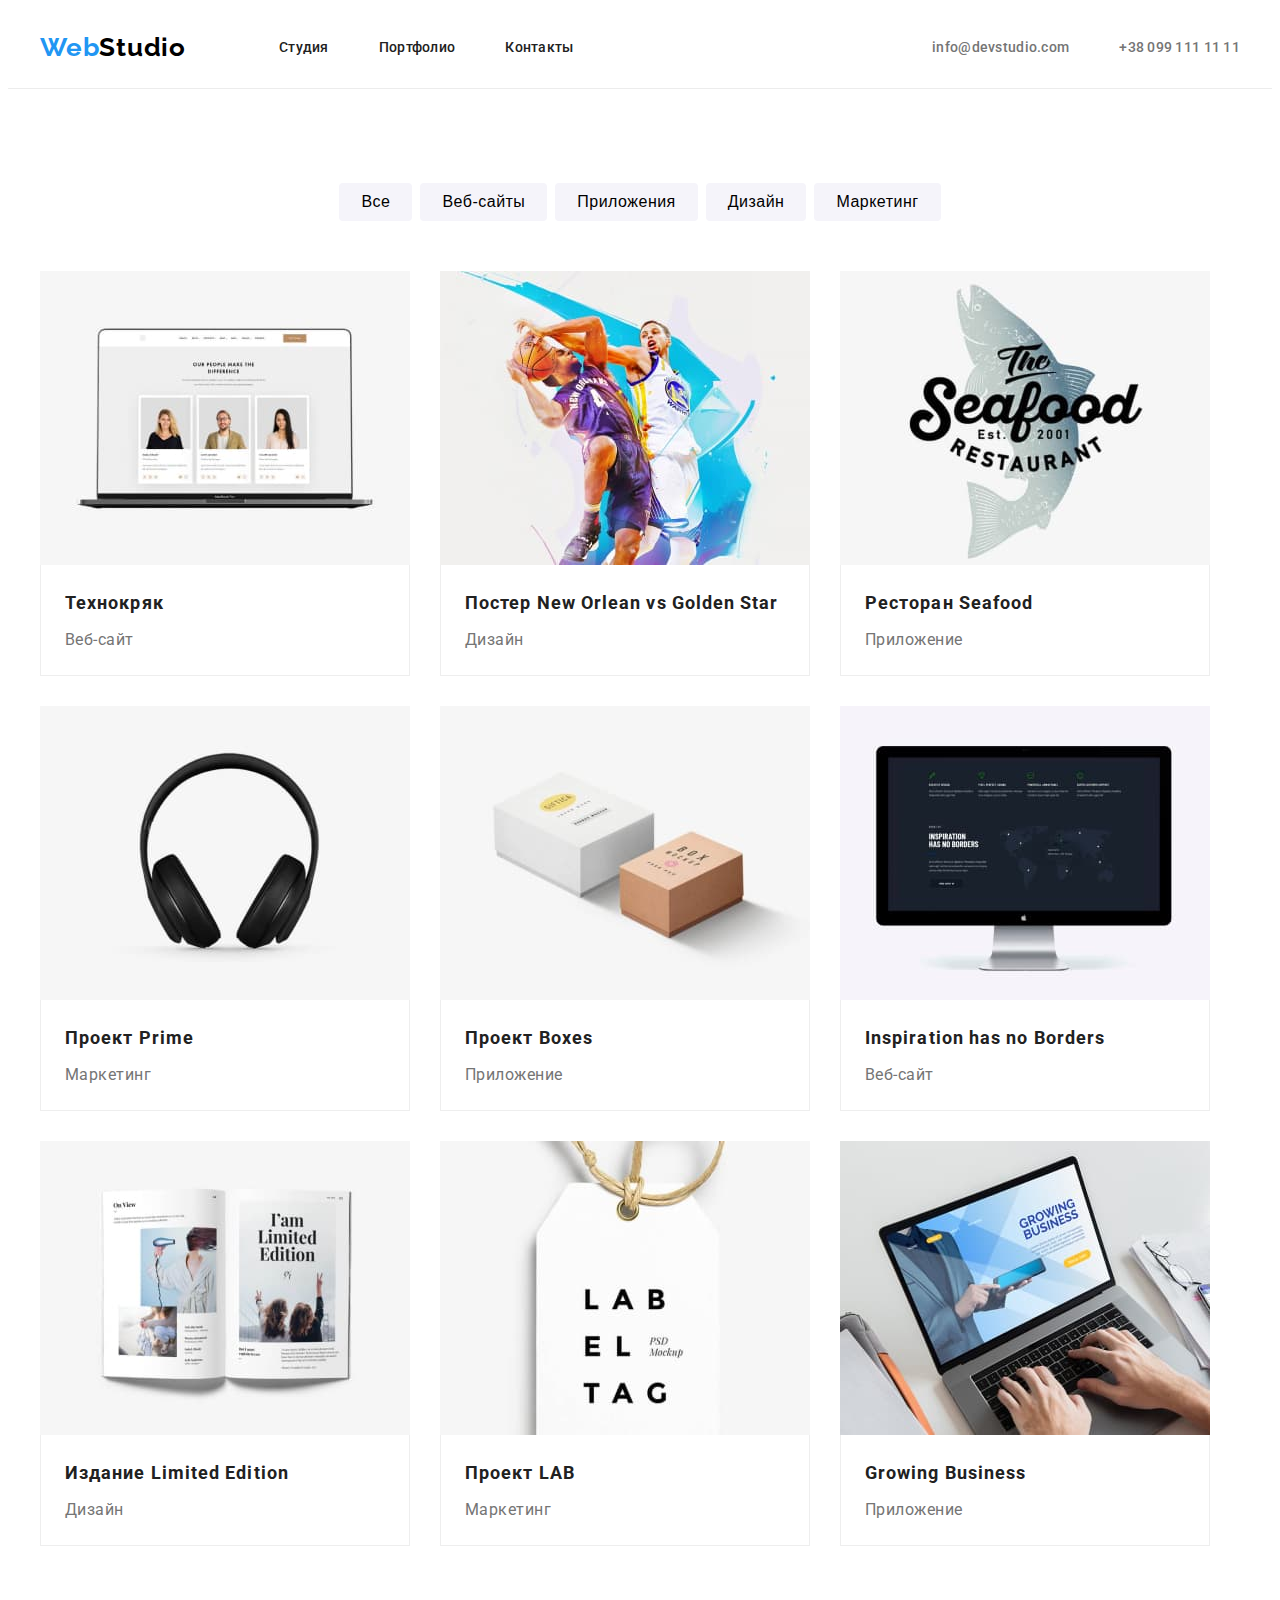
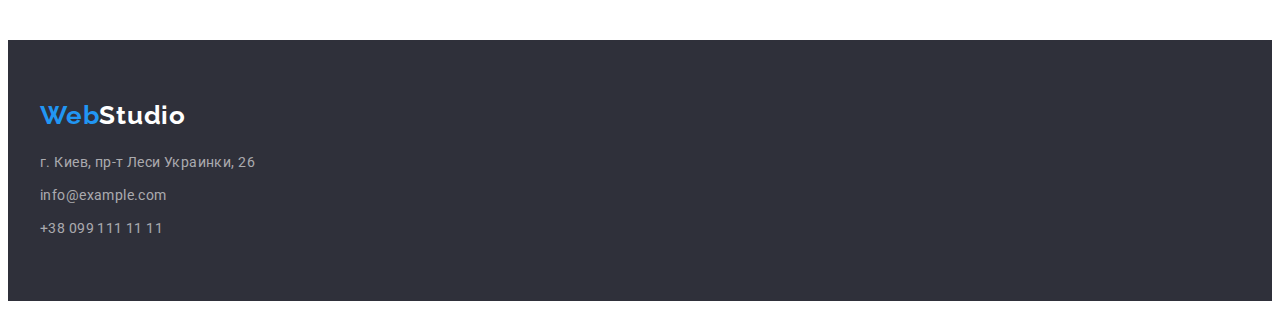
==== portfolio.html @ e6c779dd "cloned files from 3 homework" ====
<!DOCTYPE html>
<html lang="ru">
  <head>
    <meta charset="UTF-8" />
    <meta http-equiv="X-UA-Compatible" content="IE=edge" />
    <meta name="viewport" content="width=device-width, initial-scale=1.0" />
    <title>Portfolio</title>

    <!-- Шрифти -->
    <link rel="preconnect" href="https://fonts.googleapis.com" />
    <link rel="preconnect" href="https://fonts.gstatic.com" crossorigin />
    <link
      href="https://fonts.googleapis.com/css2?family=Raleway:wght@700&family=Roboto:wght@400;500;700;900&display=swap"
      rel="stylesheet"
    />

    <!-- Modern normalize -->
    <link
      rel="stylesheet"
      href="https://cdnjs.cloudflare.com/ajax/libs/modern-normalize/1.1.0/modern-normalize.min.css"
      integrity="sha512-wpPYUAdjBVSE4KJnH1VR1HeZfpl1ub8YT/NKx4PuQ5NmX2tKuGu6U/JRp5y+Y8XG2tV+wKQpNHVUX03MfMFn9Q=="
      crossorigin="anonymous"
      referrerpolicy="no-referrer"
    />

    <!-- Стилі css -->
    <link rel="stylesheet" href="./css/style.css" />
  </head>
  <body>
    <!-- Header -->
    <header class="header">
      <div class="container header-container">
        <a class="logo link" href="index.html" lang="en">
          <span class="logo-part">Web</span>Studio</a
        >

        <nav class="header-nav">
          <ul class="menu-list list">
            <li class="menu-item">
              <a class="menu-link link" href="./index.html">Студия</a>
            </li>
            <li class="menu-item">
              <a class="menu-link link" href="./portfolio.html">Портфолио</a>
            </li>
            <li class="menu-item">
              <a class="menu-link link" href="">Контакты</a>
            </li>
          </ul>
        </nav>
        <ul class="contact-header-list list">
          <li class="header-item-mail">
            <a class="contact-header-link link" href="mailto:info@devstudio.com"
              >info@devstudio.com</a
            >
          </li>
          <li class="header-item-phone">
            <a class="contact-header-link link" href="tel:+380961111111"
              >+38 099 111 11 11</a
            >
          </li>
        </ul>
      </div>
    </header>

    <main class="portfolio">
      <section class="section">
        <div class="container">
          <h1 class="visually-hidden">Портфолио</h1>
          <ul class="btn-list list">
            <li class="btn-list-item">
              <button class="button" type="button">Все</button>
            </li>
            <li class="btn-list-item">
              <button class="button" type="button">Веб-сайты</button>
            </li>
            <li class="btn-list-item">
              <button class="button" type="button">Приложения</button>
            </li>
            <li class="btn-list-item">
              <button class="button" type="button">Дизайн</button>
            </li>
            <li class="btn-list-item">
              <button class="button" type="button">Маркетинг</button>
            </li>
          </ul>

          <ul class="projects-list list">
            <li class="projects-list-item">
              <a class="project-list-link link" href="#">
                <img
                  class="projects-example"
                  src="./images/portfolio/img-1.jpg"
                  alt="веб сайт Технокряка"
                  width="370"
                  height="294"
                />
                <div class="project-description">
                  <h2 class="project-name">Технокряк</h2>
                  <p class="project-type">Веб-сайт</p>
                </div>
              </a>
            </li>
            <li class="projects-list-item">
              <a class="project-list-link link" href="#">
                <img
                  class="projects-example"
                  src="./images/portfolio/img-2.jpg"
                  alt="дизайн постера"
                  width="370"
                  height="294"
                />
                <div class="project-description">
                  <h2 class="project-name">
                    Постер <span lang="en">New Orlean vs Golden Star</span>
                  </h2>
                  <p class="project-type">Дизайн</p>
                </div>
              </a>
            </li>
            <li class="projects-list-item">
              <a class="project-list-link link" href="#">
                <img
                  class="projects-example"
                  src="./images/portfolio/img-3.jpg"
                  alt="приложение для ресторана"
                  width="370"
                  height="294"
                />
                <div class="project-description">
                  <h2 class="project-name">
                    Ресторан <span lang="en">Seafood</span>
                  </h2>
                  <p class="project-type">Приложение</p>
                </div>
              </a>
            </li>
            <li class="projects-list-item">
              <a class="project-list-link link" href="">
                <img
                  class="projects-example"
                  src="./images/portfolio/img-4.jpg"
                  alt="маркетинг проекта Prime"
                  width="370"
                  height="294"
                />
                <div class="project-description">
                  <h2 class="project-name">
                    Проект <span lang="en">Prime</span>
                  </h2>
                  <p class="project-type">Маркетинг</p>
                </div>
              </a>
            </li>
            <li class="projects-list-item">
              <a class="project-list-link link" href="">
                <img
                  class="projects-example"
                  src="./images/portfolio/img-5.jpg"
                  alt="проект приложения"
                  width="370"
                  height="294"
                />
                <div class="project-description">
                  <h2 class="project-name">
                    Проект <span lang="en">Boxes</span>
                  </h2>
                  <p class="project-type">Приложение</p>
                </div>
              </a>
            </li>
            <li class="projects-list-item">
              <a class="project-list-link link" href="">
                <img
                  class="projects-example"
                  src="./images/portfolio/img-6.jpg"
                  alt="веб-сайт"
                  width="370"
                  height="294"
                />
                <div class="project-description">
                  <h2 class="project-name" lang="en">
                    Inspiration has no Borders
                  </h2>
                  <p class="project-type">Веб-сайт</p>
                </div>
              </a>
            </li>
            <li class="projects-list-item">
              <a class="project-list-link link" href="">
                <img
                  class="projects-example"
                  src="./images/portfolio/img-7.jpg"
                  alt="дизайн издания"
                  width="370"
                  height="294"
                />
                <div class="project-description">
                  <h2 class="project-name">
                    Издание <span lang="en">Limited Edition</span>
                  </h2>
                  <p class="project-type">Дизайн</p>
                </div>
              </a>
            </li>
            <li class="projects-list-item">
              <a class="project-list-link link" href="">
                <img
                  class="projects-example"
                  src="./images/portfolio/img-8.jpg"
                  alt="маркетинг проекта LAB"
                  width="370"
                  height="294"
                />
                <div class="project-description">
                  <h2 class="project-name">
                    Проект <span lang="en">LAB</span>
                  </h2>
                  <p class="project-type">Маркетинг</p>
                </div>
              </a>
            </li>
            <li class="projects-list-item">
              <a class="project-list-link link" href="">
                <img
                  class="projects-example"
                  src="./images/portfolio/img-9.jpg"
                  alt="приложение для бизнеса"
                  width="370"
                  height="294"
                />
                <div class="project-description">
                  <h2 class="project-name" lang="en">Growing Business</h2>
                  <p class="project-type">Приложение</p>
                </div>
              </a>
            </li>
          </ul>
        </div>
      </section>
    </main>

    <!-- Footer -->
    <footer class="footer">
      <div class="container">
        <a class="logo-footer link" href="index.html" lang="en"
          ><span class="logo-part">Web</span>Studio</a
        >
        <address class="address">
          <ul class="contacts-list list">
            <li class="contacts-list-item">
              <a
                class="contacts-footer-link link"
                href="https://goo.gl/maps/a1JVnRPQd5P11oBA7"
                target="_blank"
                rel="noopener noreferrer"
                >г. Киев, пр-т Леси Украинки, 26</a
              >
            </li>
            <li class="contacts-list-item">
              <a
                class="contacts-footer-link link"
                href="mailto:info@example.com"
                >info@example.com</a
              >
            </li>
            <li class="contacts-list-item">
              <a class="contacts-footer-link link" href="tel:+380991111111"
                >+38 099 111 11 11</a
              >
            </li>
          </ul>
        </address>
      </div>
    </footer>
  </body>
</html>
---- css/style.css ----
:root {
  --main-font: "Roboto", sans-serif;
  --main-text-color: #212121;
  --secondary-text-color: #757575;
  --secondary-text-color-white: #ffffff;
  --accent-color: #2196f3;
  --main-background-color: #e5e5e5;
  --secondary-background-color: #f5f4fa;
  --accent-background-color: #2f303a;
}

body {
  font-family: var(--main-font);
  color: var(--main-text-color);
}

h1,
h2,
h3,
h4,
h5,
h6,
p {
  margin: 0;
}

img {
  display: block;
  max-width: 100%;
  height: auto;
}

.visually-hidden {
  position: absolute;
  width: 1px;
  height: 1px;
  margin: -1px;
  border: 0;
  padding: 0;
  white-space: nowrap;
  clip-path: inset(100%);
  clip: rect(0 0 0 0);
  overflow: hidden;
}

.section {
  padding-top: 94px;
  padding-bottom: 94px;
}

.container {
  /* outline: 1px solid red; */
  width: 1200px;

  padding-left: 15px;
  padding-right: 15px;

  margin-left: auto;
  margin-right: auto;
}

.list {
  list-style: none;
  padding: 0;
  margin: 0;
}

.link {
  text-decoration: none;
  font-family: inherit;
  color: inherit;
}

.address {
  font-style: normal;
}

/* Header */

.header {
  border-bottom: 1px solid #ececec;

  background-color: var(--secondary-text-color-white);

  font-weight: 500;
  font-size: 14px;
  line-height: 1.14;
  letter-spacing: 0.02em;
}

.header-container {
  display: flex;
  align-items: center;
}

.logo {
  display: block;

  margin-right: 93px;
  padding-top: 24px;
  padding-bottom: 25px;

  font-family: "Raleway", sans-serif;
  font-weight: 700;
  font-size: 26px;
  line-height: 1.19;
  letter-spacing: 0.03em;

  color: #000000;
}

.logo-part {
  color: var(--accent-color);
}

.menu-list {
  display: flex;
  text-align: center;
}

.menu-item {
  margin-right: 50px;
}

.menu-item:last-child {
  margin-right: 0;
}

.menu-link {
  display: block;

  padding-top: 32px;
  padding-bottom: 32px;

  color: var(--main-text-color);
}

.menu-link:hover,
.menu-link:focus {
  color: var(--accent-color);
}

.contact-header-list {
  display: flex;

  margin-left: auto;

  color: var(--secondary-text-color);
}

.header-item-mail {
  margin-right: 50px;
}

.contact-header-link {
  display: block;

  padding-top: 32px;
  padding-bottom: 32px;
}

.contact-header-link:hover,
.contact-header-link:focus {
  color: var(--accent-color);
}

/* Hero */

.hero {
  padding: 200px 0;

  background-color: var(--accent-background-color);
  color: var(--secondary-text-color-white);
}

.hero-title {
  margin-bottom: 30px;

  color: inherit;

  font-weight: 900;
  font-size: 44px;
  line-height: 1.36;
  text-align: center;
  letter-spacing: 0.06em;
  text-transform: uppercase;
}

.hero-btn {
  display: block;

  margin: auto;
  padding: 10px 32px;

  min-width: 200px;
  min-height: 50px;
  border: none;

  color: inherit;
  background-color: var(--accent-color);

  font-weight: 700;
  font-size: 16px;
  line-height: 1.88;

  text-align: center;
  letter-spacing: 0.06em;

  cursor: pointer;
}

.hero-btn:hover,
.hero-btn:focus {
  background-color: #188ce8;
  color: inherit;
}

/* Our advantages, What we do */

.services {
  padding-top: 0;
}

.advantages-list {
  display: flex;
  align-items: center;
}

.advantages-item {
  margin-right: 30px;
}

.advantages-item:last-child {
  margin-right: 0;
}

.advantages-title {
  margin-bottom: 10px;

  color: var(--main-text-color);

  font-weight: 700;
  font-size: 14px;
  line-height: 1.14;
  letter-spacing: 0.03em;
  text-transform: uppercase;
}

.advantages-description {
  width: 270px;
  height: 75px;

  color: var(--secondary-text-color);
  font-size: 14px;

  line-height: 1.71;
  letter-spacing: 0.03em;
}

/* What we do */

.section-title {
  margin-bottom: 50px;

  font-weight: 700;
  font-size: 36px;
  line-height: 1.17;
  text-align: center;
  letter-spacing: 0.03em;

  color: var(--main-text-color);
}

.services-list {
  display: flex;
  justify-content: center;
}

.services-item {
  margin-right: 30px;
}

.services-item:last-child {
  margin-right: 0%;
}

/* Our team */

.team {
  background-color: var(--secondary-background-color);

  font-size: 16px;
  line-height: 1.19;
  letter-spacing: 0.03em;
}

.team-list {
  display: flex;
}

.team-list-item {
  margin-right: 30px;

  width: 270px;

  background-color: #ffffff;

  box-shadow: 0px 1px 3px rgba(0, 0, 0, 0.12), 0px 1px 1px rgba(0, 0, 0, 0.14),
    0px 2px 1px rgba(0, 0, 0, 0.2);
  border-radius: 0px 0px 4px 4px;
}

.team-list-item:last-child {
  margin-right: 0;
}

.team-description {
  padding: 30px 0;
}
.team-list-name {
  margin-bottom: 10px;

  font-size: 16px;
  font-weight: 500;
  text-align: center;

  color: var(--main-text-color);
}

.team-list-position {
  color: var(--secondary-text-color);
  text-align: center;
}

/* Footer */

.footer {
  background-color: var(--accent-background-color);
  padding: 60px 0;
}

.logo-footer {
  display: block;
  margin-bottom: 20px;

  color: var(--secondary-text-color-white);

  font-family: "Raleway", sans-serif;
  font-weight: 700;
  font-size: 26px;
  line-height: 1.19;
  letter-spacing: 0.03em;
}

.contacts-list-item {
  margin-bottom: 9px;

  font-size: 14px;
  line-height: 1.71;
  letter-spacing: 0.03em;

  color: var(--secondary-text-color-white);
}

.contacts-list-item:last-child {
  margin-bottom: 0;
}

.contacts-footer-link,
.contacts-footer-link {
  color: rgba(255, 255, 255, 0.6);
}

.contacts-footer-link:hover,
.contacts-footer-link:focus {
  color: var(--accent-color);
}

/* Portfolio */

.btn-list {
  display: flex;
  justify-content: center;
  align-items: center;

  margin-bottom: 50px;
}

.btn-list-item {
  margin-right: 8px;
}

.btn-list-item:last-child {
  margin-right: 0;
}

.button {
  padding: 6px 22px;

  font-weight: 500;
  font-size: 16px;
  line-height: 1.62;
  text-align: center;
  letter-spacing: 0.03em;

  background-color: var(--secondary-background-color);
  border-radius: 4px;
  cursor: pointer;
  border: none;
}

.button:hover,
.button:focus {
  background-color: var(--accent-color);
  color: var(--secondary-text-color-white);
}

.projects-list {
  display: flex;
  flex-wrap: wrap;
}

.projects-list-item {
  margin-right: 30px;
  margin-bottom: 30px;

  width: 370px;

  background: #ffffff;
}

.projects-list-item:nth-child(3n) {
  margin-right: 0;
}

.projects-list-item:nth-last-child(-n + 3) {
  margin-bottom: 0;
}

.project-description {
  padding: 20px 24px;
  border-left: 1px solid #eeeeee;
  border-right: 1px solid #eeeeee;
  border-bottom: 1px solid #eeeeee;
}

.project-name {
  margin-bottom: 4px;

  font-weight: 700;
  font-size: 18px;
  line-height: 2;
  letter-spacing: 0.06em;

  color: var(--main-text-color);
}

.project-name:hover {
  color: var(--accent-color);
}

.project-type {
  font-size: 16px;
  line-height: 1.88;
  letter-spacing: 0.03em;

  color: var(--secondary-text-color);
}

.project-type:hover {
  color: var(--accent-color);
}
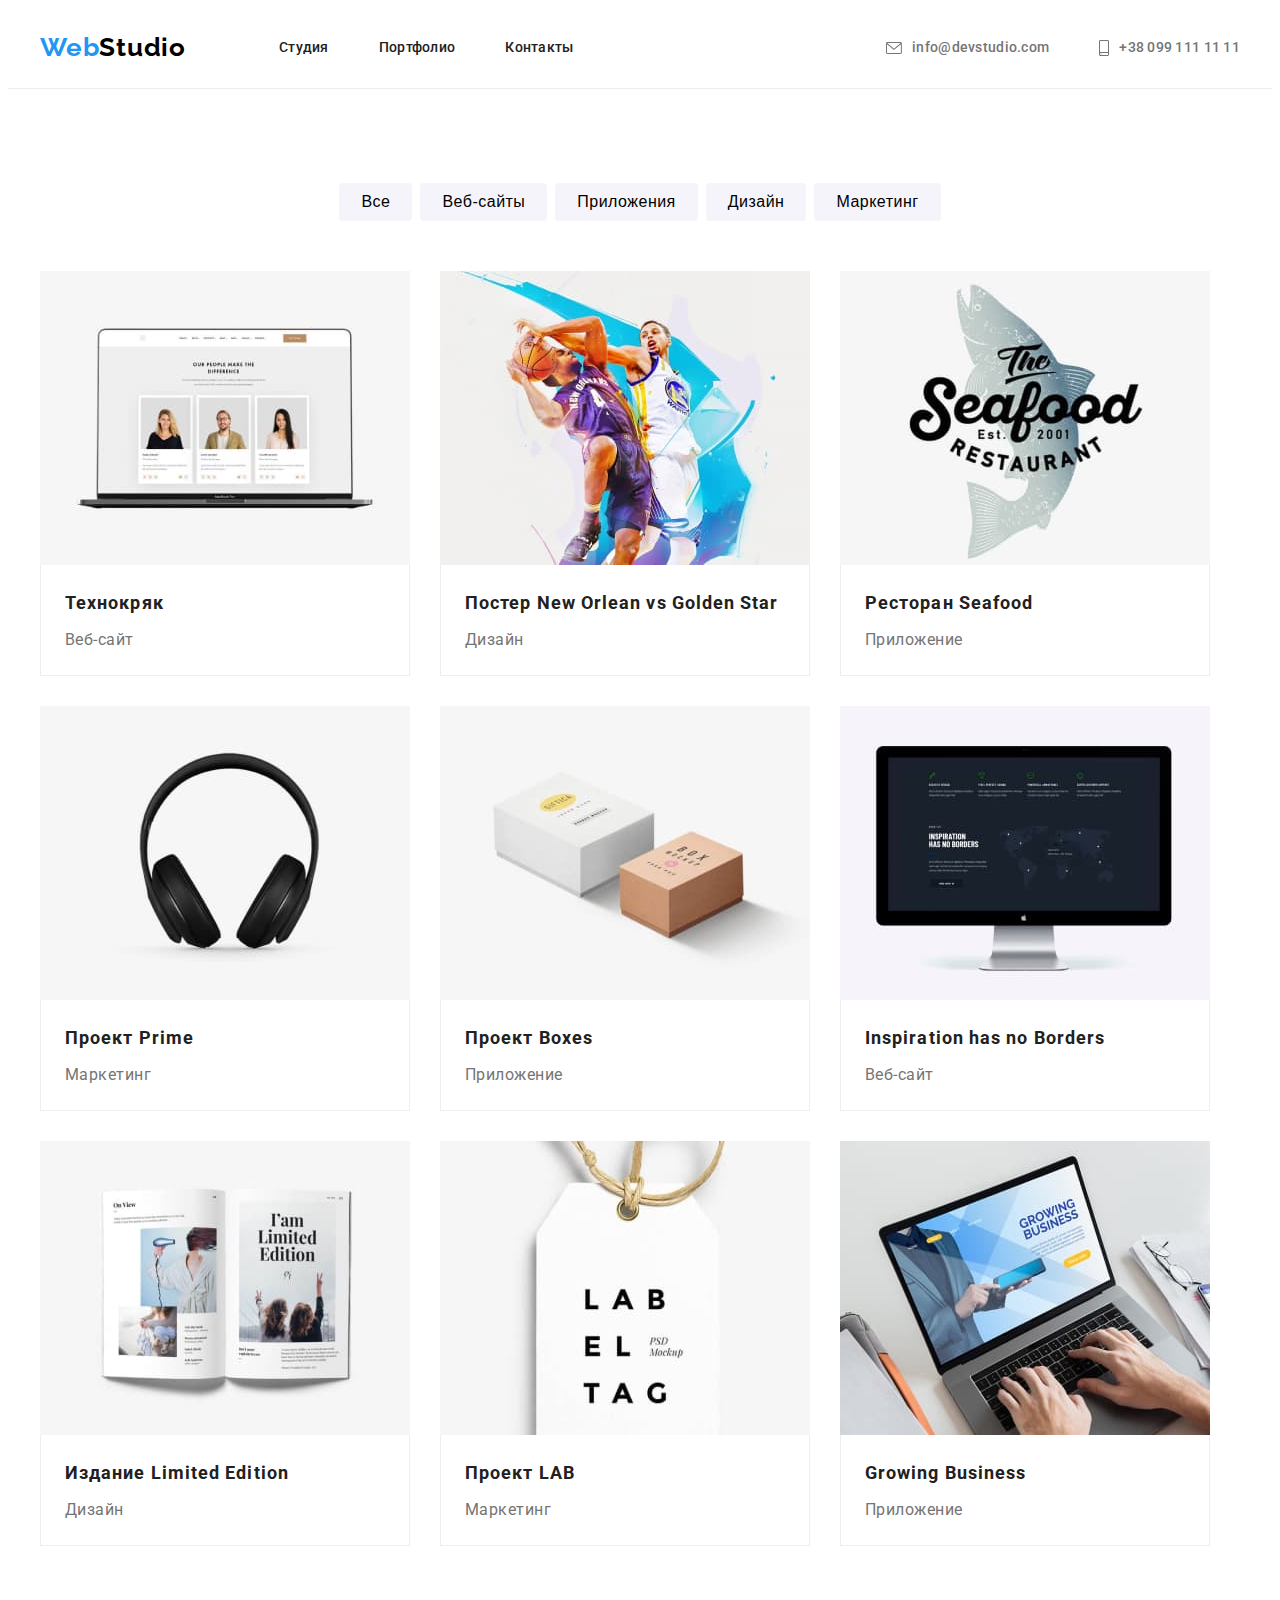
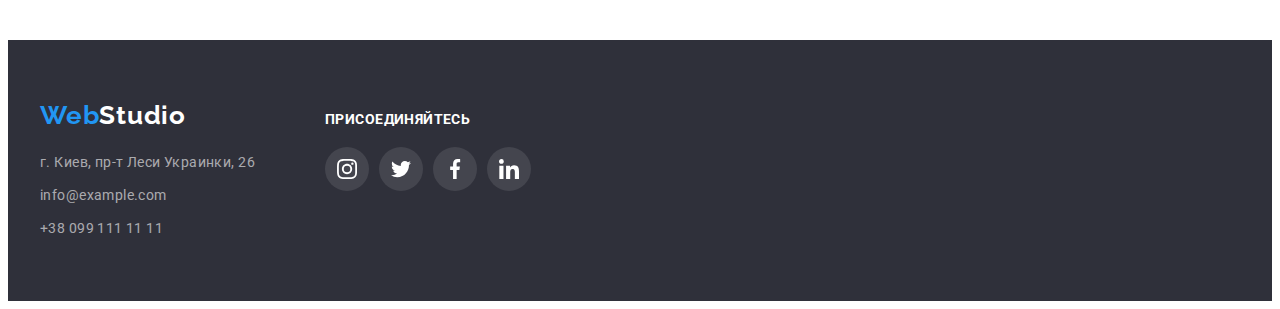
==== commit d07f76b2: "added section clients, icons, bcgrd and styles for all of them" ====
--- a/portfolio.html
+++ b/portfolio.html
@@ -49,13 +49,22 @@
         </nav>
         <ul class="contact-header-list list">
           <li class="header-item-mail">
-            <a class="contact-header-link link" href="mailto:info@devstudio.com"
-              >info@devstudio.com</a
+            <a
+              class="contact-header-link link"
+              href="mailto:info@devstudio.com"
+            >
+              <svg class="header-icon" width="16" height="12">
+                <use href="./images/icons.svg#icon-envelope"></use>
+              </svg>
+              info@devstudio.com</a
             >
           </li>
           <li class="header-item-phone">
-            <a class="contact-header-link link" href="tel:+380961111111"
-              >+38 099 111 11 11</a
+            <a class="contact-header-link link" href="tel:+380961111111">
+              <svg class="header-icon" width="10" height="16">
+                <use href="./images/icons.svg#icon-smartphone"></use>
+              </svg>
+              +38 099 111 11 11</a
             >
           </li>
         </ul>
@@ -241,35 +250,95 @@
 
     <!-- Footer -->
     <footer class="footer">
-      <div class="container">
-        <a class="logo-footer link" href="index.html" lang="en"
-          ><span class="logo-part">Web</span>Studio</a
-        >
-        <address class="address">
-          <ul class="contacts-list list">
-            <li class="contacts-list-item">
+      <div class="container footer-container">
+        <div class="footer-logo-adress">
+          <a class="logo-footer link" href="index.html" lang="en"
+            ><span class="logo-part">Web</span>Studio</a
+          >
+          <address class="address">
+            <ul class="contacts-list list">
+              <li class="contacts-list-item map">
+                <a
+                  class="contacts-footer-link link"
+                  href="https://goo.gl/maps/a1JVnRPQd5P11oBA7"
+                  target="_blank"
+                  rel="noopener noreferrer"
+                  >г. Киев, пр-т Леси Украинки, 26</a
+                >
+              </li>
+              <li class="contacts-list-item">
+                <a
+                  class="contacts-footer-link link"
+                  href="mailto:info@example.com"
+                  >info@example.com</a
+                >
+              </li>
+              <li class="contacts-list-item">
+                <a class="contacts-footer-link link" href="tel:+380991111111"
+                  >+38 099 111 11 11</a
+                >
+              </li>
+            </ul>
+          </address>
+        </div>
+
+        <div class="footer-join">
+          <h3 class="join-title">Присоединяйтесь</h3>
+          <ul class="join-list list">
+            <li class="join-item">
               <a
-                class="contacts-footer-link link"
-                href="https://goo.gl/maps/a1JVnRPQd5P11oBA7"
+                class="join-link link"
+                href=""
                 target="_blank"
                 rel="noopener noreferrer"
-                >г. Киев, пр-т Леси Украинки, 26</a
+                aria-label="иконка Instagram"
               >
-            </li>
-            <li class="contacts-list-item">
+                <svg class="join-icon" width="20" height="20">
+                  <use href="./images/icons.svg#icon-instagram"></use>
+                </svg>
+              </a>
+            </li>
+            <li class="join-item">
               <a
-                class="contacts-footer-link link"
-                href="mailto:info@example.com"
-                >info@example.com</a
+                class="join-link link"
+                href=""
+                target="_blank"
+                rel="noopener noreferrer"
+                aria-label="иконка Twitter"
               >
-            </li>
-            <li class="contacts-list-item">
-              <a class="contacts-footer-link link" href="tel:+380991111111"
-                >+38 099 111 11 11</a
+                <svg class="join-icon" width="20" height="20">
+                  <use href="./images/icons.svg#icon-twitter"></use>
+                </svg>
+              </a>
+            </li>
+            <li class="join-item">
+              <a
+                class="join-link link"
+                href=""
+                target="_blank"
+                rel="noopener noreferrer"
+                aria-label="иконка Facebook"
               >
+                <svg class="join-icon" width="20" height="20">
+                  <use href="./images/icons.svg#icon-facebook"></use>
+                </svg>
+              </a>
+            </li>
+            <li class="join-item">
+              <a
+                class="join-link link"
+                href=""
+                target="_blank"
+                rel="noopener noreferrer"
+                aria-label="иконка Linkedin"
+              >
+                <svg class="join-icon" width="20" height="20">
+                  <use href="./images/icons.svg#icon-linkedin"></use>
+                </svg>
+              </a>
             </li>
           </ul>
-        </address>
+        </div>
       </div>
     </footer>
   </body>
--- a/css/style.css
+++ b/css/style.css
@@ -153,10 +153,13 @@
 }
 
 .contact-header-link {
-  display: block;
+  display: flex;
+  align-items: center;
 
   padding-top: 32px;
   padding-bottom: 32px;
+
+  color: var(--secondary-text-color);
 }
 
 .contact-header-link:hover,
@@ -164,10 +167,27 @@
   color: var(--accent-color);
 }
 
+.header-icon {
+  margin-right: 10px;
+  fill: currentColor;
+}
+
 /* Hero */
 
 .hero {
   padding: 200px 0;
+  max-width: 1600px;
+  margin-left: auto;
+  margin-right: auto;
+
+  background-image: linear-gradient(
+      to right,
+      rgba(47, 48, 58, 0.4),
+      rgba(47, 48, 58, 0.4)
+    ),
+    url(../images/heros/bcg-heroes.jpg);
+  background-repeat: no-repeat;
+  background-position: center;
 
   background-color: var(--accent-background-color);
   color: var(--secondary-text-color-white);
@@ -234,6 +254,19 @@
   margin-right: 0;
 }
 
+.advantages-icon {
+  display: flex;
+  align-items: center;
+  justify-content: center;
+
+  padding: 25px 100px;
+  margin-bottom: 30px;
+
+  background-color: var(--secondary-background-color);
+  width: 270px;
+  height: 120px;
+}
+
 .advantages-title {
   margin-bottom: 10px;
 
@@ -328,8 +361,82 @@
 }
 
 .team-list-position {
+  margin-bottom: 16px;
+
   color: var(--secondary-text-color);
   text-align: center;
+}
+
+.team-socials {
+  display: flex;
+  align-items: center;
+  justify-content: center;
+}
+
+.socials-item:not(:last-child) {
+  margin-right: 10px;
+}
+
+.socials-link {
+  display: flex;
+  justify-content: center;
+  align-items: center;
+
+  width: 44px;
+  height: 44px;
+
+  background-color: #ffffff;
+  color: #afb1b8;
+
+  border-radius: 50%;
+}
+
+.socials-link:hover,
+.socials-link:focus {
+  background: var(--accent-color);
+  color: var(--secondary-text-color-white);
+}
+
+.socials-icon {
+  fill: currentColor;
+}
+
+/* Our clients */
+
+.clients {
+  display: flex;
+  justify-content: center;
+  align-items: center;
+}
+
+.clients-item:not(:last-child) {
+  margin-right: 30px;
+}
+
+.clients-link {
+  display: flex;
+  align-items: center;
+  justify-content: center;
+
+  padding: 16px 32px;
+
+  width: 170px;
+  height: 92px;
+
+  border: #afb1b8 1px solid;
+  border-radius: 4px;
+
+  color: #afb1b8;
+}
+
+.clients-link:hover,
+.clients-link:focus {
+  border-color: var(--accent-color);
+}
+
+.clients-icon {
+  align-items: center;
+  fill: currentColor;
 }
 
 /* Footer */
@@ -376,6 +483,58 @@
   color: var(--accent-color);
 }
 
+.footer-container {
+  display: flex;
+  align-items: baseline;
+}
+
+.footer-logo-adress {
+  margin-right: 70px;
+}
+
+.join-title {
+  margin-bottom: 20px;
+
+  font-weight: 700;
+  font-size: 14px;
+  line-height: 16px;
+  letter-spacing: 0.03em;
+  text-transform: uppercase;
+
+  color: #ffffff;
+}
+
+.join-list {
+  display: flex;
+}
+
+.join-item:not(:last-child) {
+  margin-right: 10px;
+}
+
+.join-link {
+  display: flex;
+  align-items: center;
+  justify-content: center;
+
+  width: 44px;
+  height: 44px;
+
+  background-color: rgba(255, 255, 255, 0.1);
+  border-radius: 50%;
+
+  color: var(--secondary-text-color-white);
+}
+
+.join-link:hover,
+.join-link:focus {
+  background-color: var(--accent-color);
+}
+
+.join-icon {
+  fill: currentColor;
+}
+
 /* Portfolio */
 
 .btn-list {
@@ -413,11 +572,20 @@
 .button:focus {
   background-color: var(--accent-color);
   color: var(--secondary-text-color-white);
+
+  box-shadow: 0px 3px 1px rgba(0, 0, 0, 0.1), 0px 1px 2px rgba(0, 0, 0, 0.08),
+    0px 2px 2px rgba(0, 0, 0, 0.12);
+  border-radius: 4px;
 }
 
 .projects-list {
   display: flex;
   flex-wrap: wrap;
+}
+
+.projects-list-item:hover {
+  box-shadow: 0px 1px 1px rgba(0, 0, 0, 0.12), 0px 4px 4px rgba(0, 0, 0, 0.06),
+    1px 4px 6px rgba(0, 0, 0, 0.16);
 }
 
 .projects-list-item {
